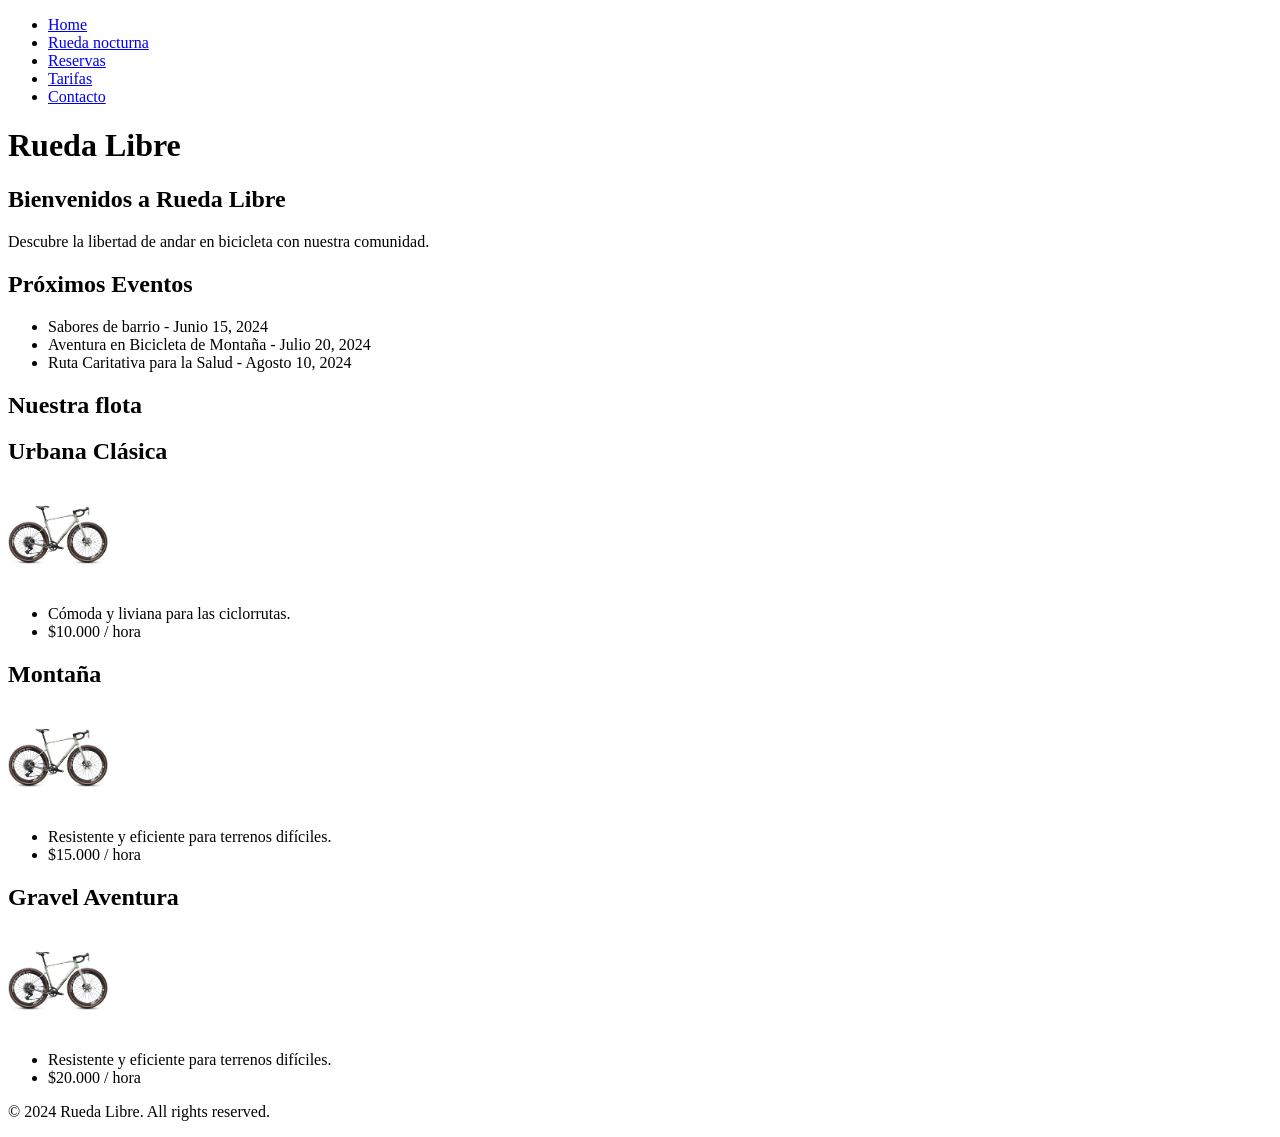
==== index.html @ 5dbd6735 "EDIT: index.html" ====
<!DOCTYPE html>
<html lang="en">

<head>
    <meta charset="UTF-8">
    <meta name="viewport" content="width=device-width, initial-scale=1.0">
    <title>Document</title>
</head>

<body>
    <header>
        <nav>
            <ul>
                <li><a href="#home">Home</a></li>
                <li><a href="#events">Rueda nocturna</a></li>
                <li><a href="#events">Reservas</a></li>
                <li><a href="#about">Tarifas</a></li>
                <li><a href="#contact">Contacto</a></li>
            </ul>
        </nav>
        <h1>Rueda Libre</h1>
    </header>
    <main>
        <section>
            <h2>Bienvenidos a Rueda Libre</h2>
            <p>Descubre la libertad de andar en bicicleta con nuestra comunidad.</p>
        </section>

        <section>
            <h2>Próximos Eventos</h2>
            <ul>
                <li>Sabores de barrio - Junio 15, 2024</li>
                <li>Aventura en Bicicleta de Montaña - Julio 20, 2024</li>
                <li>Ruta Caritativa para la Salud - Agosto 10, 2024</li>
            </ul>
        </section>
        <section>
            <h2>Nuestra flota</h2>
            <article>
                <h2>Urbana Clásica</h2>
                <div>
                    <img width="100" height="100" src="./img/gravel.jpg" alt="Gravel Aventura">
                </div>
                <ul>
                    <li>Cómoda y liviana para las ciclorrutas.</li>
                    <li>$10.000 / hora</li>
                </ul>
            </article>
            <article>
                <h2>Montaña</h2>
                <div>
                    <img width="100" height="100" src="./img/gravel.jpg" alt="Gravel Aventura">
                </div>
                <ul>
                    <li>Resistente y eficiente para terrenos difíciles.</li>
                    <li>$15.000 / hora</li>
                </ul>
            </article>
            <article>
                <h2>Gravel Aventura</h2>
                <div>
                    <img width="100" height="100" src="./img/gravel.jpg" alt="Gravel Aventura">
                </div>
                <ul>
                    <li>Resistente y eficiente para terrenos difíciles.</li>
                    <li>$20.000 / hora</li>
                </ul>
            </article>
        </section>
    </main>
    <footer>
        <p>© 2024 Rueda Libre. All rights reserved.</p>
    </footer>
</body>

</html>
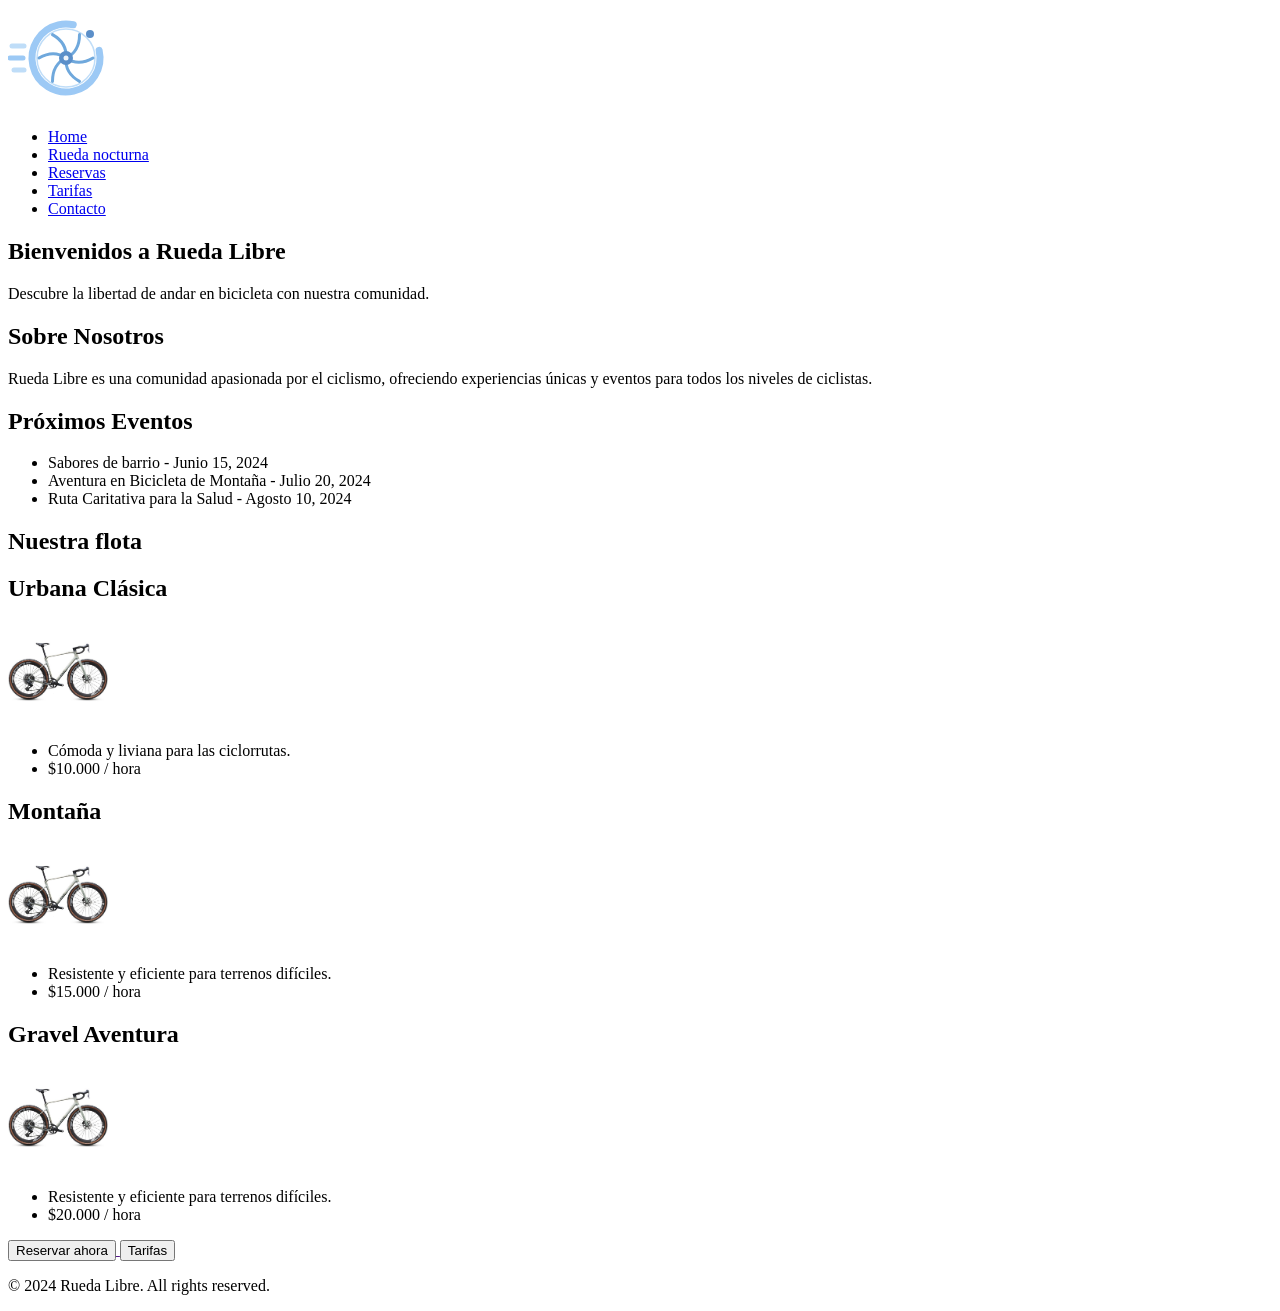
==== commit f3632c74: "ADD: Logo.svg and img cards added on index.html files." ====
--- a/index.html
+++ b/index.html
@@ -9,6 +9,10 @@
 
 <body>
     <header>
+        <a href="index.html" class="logo">
+            <img src="./img/rueda-libre-isotipo.svg" alt="Logo de Rueda Libre" width="100" height="100">
+        </a>
+
         <nav>
             <ul>
                 <li><a href="#home">Home</a></li>
@@ -18,14 +22,17 @@
                 <li><a href="#contact">Contacto</a></li>
             </ul>
         </nav>
-        <h1>Rueda Libre</h1>
     </header>
     <main>
         <section>
             <h2>Bienvenidos a Rueda Libre</h2>
             <p>Descubre la libertad de andar en bicicleta con nuestra comunidad.</p>
         </section>
-
+        <section>
+            <h2>Sobre Nosotros</h2>
+            <p>Rueda Libre es una comunidad apasionada por el ciclismo, ofreciendo experiencias únicas y eventos para
+                todos los niveles de ciclistas.</p>
+        </section>
         <section>
             <h2>Próximos Eventos</h2>
             <ul>
@@ -66,6 +73,16 @@
                     <li>$20.000 / hora</li>
                 </ul>
             </article>
+            <a href="">
+                <button>
+                    Reservar ahora
+                </button>
+            </a>
+            <a href="">
+                <button>
+                    Tarifas
+                </button>
+            </a>
         </section>
     </main>
     <footer>
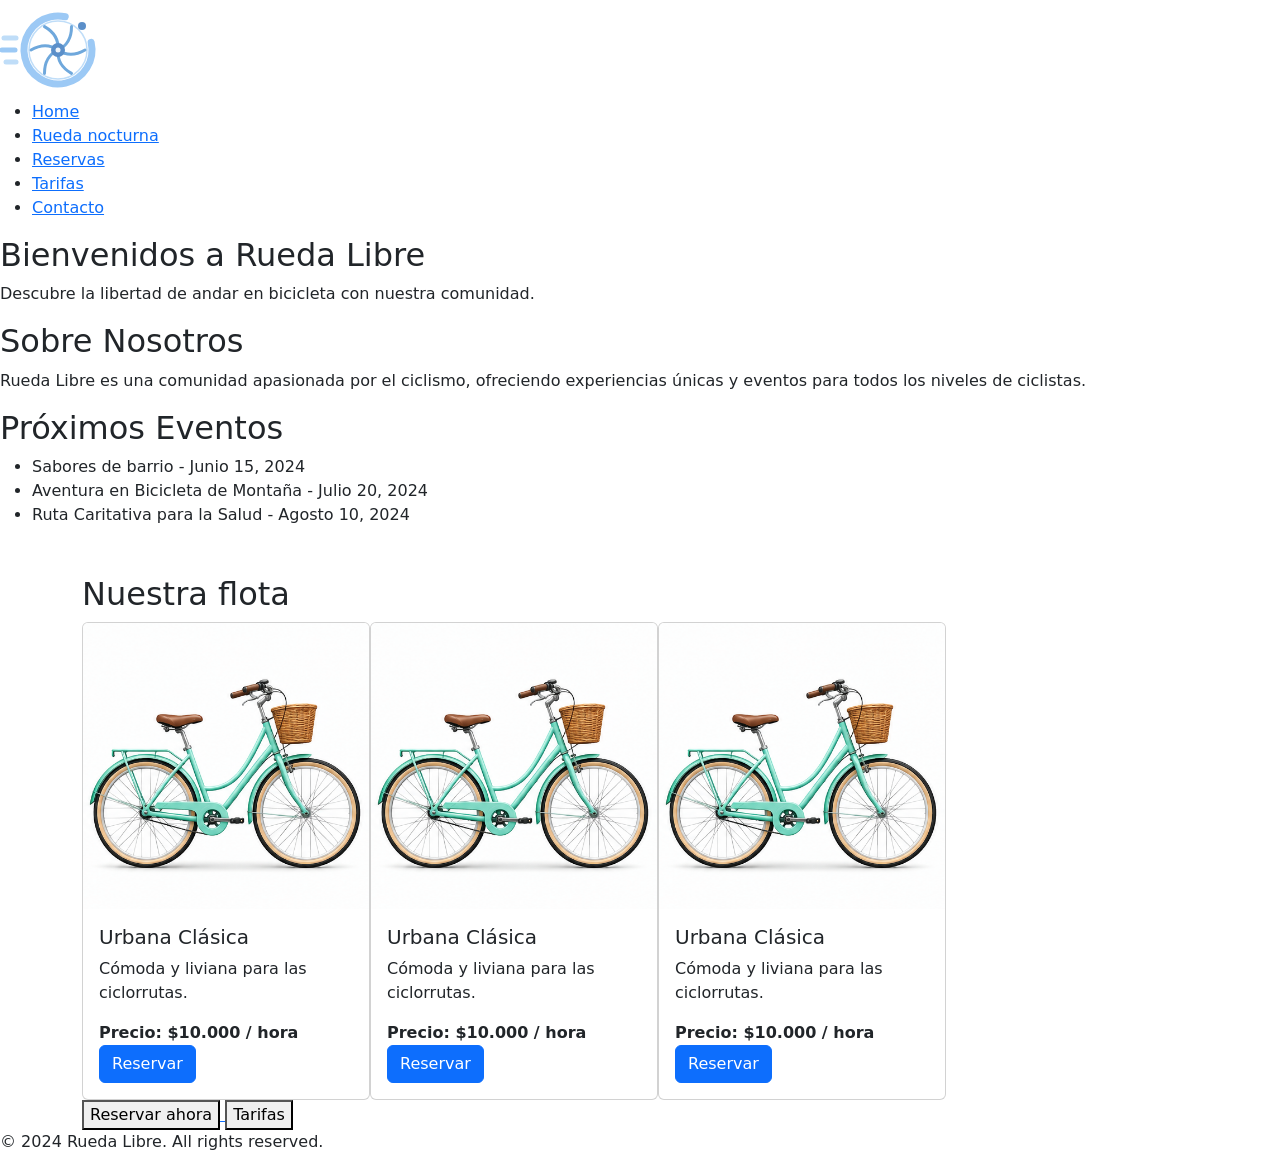
==== commit 6c630095: "INIT: boostrap on index.html" ====
--- a/index.html
+++ b/index.html
@@ -1,93 +1,99 @@
-<!DOCTYPE html>
-<html lang="en">
-
-<head>
-    <meta charset="UTF-8">
-    <meta name="viewport" content="width=device-width, initial-scale=1.0">
-    <title>Document</title>
-</head>
-
-<body>
-    <header>
-        <a href="index.html" class="logo">
-            <img src="./img/rueda-libre-isotipo.svg" alt="Logo de Rueda Libre" width="100" height="100">
-        </a>
-
-        <nav>
-            <ul>
-                <li><a href="#home">Home</a></li>
-                <li><a href="#events">Rueda nocturna</a></li>
-                <li><a href="#events">Reservas</a></li>
-                <li><a href="#about">Tarifas</a></li>
-                <li><a href="#contact">Contacto</a></li>
-            </ul>
-        </nav>
-    </header>
-    <main>
-        <section>
-            <h2>Bienvenidos a Rueda Libre</h2>
-            <p>Descubre la libertad de andar en bicicleta con nuestra comunidad.</p>
-        </section>
-        <section>
-            <h2>Sobre Nosotros</h2>
-            <p>Rueda Libre es una comunidad apasionada por el ciclismo, ofreciendo experiencias únicas y eventos para
-                todos los niveles de ciclistas.</p>
-        </section>
-        <section>
-            <h2>Próximos Eventos</h2>
-            <ul>
-                <li>Sabores de barrio - Junio 15, 2024</li>
-                <li>Aventura en Bicicleta de Montaña - Julio 20, 2024</li>
-                <li>Ruta Caritativa para la Salud - Agosto 10, 2024</li>
-            </ul>
-        </section>
-        <section>
-            <h2>Nuestra flota</h2>
-            <article>
-                <h2>Urbana Clásica</h2>
-                <div>
-                    <img width="100" height="100" src="./img/gravel.jpg" alt="Gravel Aventura">
-                </div>
-                <ul>
-                    <li>Cómoda y liviana para las ciclorrutas.</li>
-                    <li>$10.000 / hora</li>
-                </ul>
-            </article>
-            <article>
-                <h2>Montaña</h2>
-                <div>
-                    <img width="100" height="100" src="./img/gravel.jpg" alt="Gravel Aventura">
-                </div>
-                <ul>
-                    <li>Resistente y eficiente para terrenos difíciles.</li>
-                    <li>$15.000 / hora</li>
-                </ul>
-            </article>
-            <article>
-                <h2>Gravel Aventura</h2>
-                <div>
-                    <img width="100" height="100" src="./img/gravel.jpg" alt="Gravel Aventura">
-                </div>
-                <ul>
-                    <li>Resistente y eficiente para terrenos difíciles.</li>
-                    <li>$20.000 / hora</li>
-                </ul>
-            </article>
-            <a href="">
-                <button>
-                    Reservar ahora
-                </button>
-            </a>
-            <a href="">
-                <button>
-                    Tarifas
-                </button>
-            </a>
-        </section>
-    </main>
-    <footer>
-        <p>© 2024 Rueda Libre. All rights reserved.</p>
-    </footer>
-</body>
-
+<!DOCTYPE html>
+<html lang="en">
+
+<head>
+    <meta charset="UTF-8">
+    <meta name="viewport" content="width=device-width, initial-scale=1.0">
+    <title>Rueda Libre</title>
+    <link href="https://cdn.jsdelivr.net/npm/bootstrap@5.3.9/dist/css/bootstrap.min.css" rel="stylesheet"
+        integrity="sha384-yEPZ7jP9S0QKiUQ0m3jjsO4ProIW7wvR9gXkI7JOGa2XVsw53Yke2bsdkBbjmmiX" crossorigin="anonymous">
+    <script src="https://cdn.jsdelivr.net/npm/bootstrap@5.3.9/dist/js/bootstrap.bundle.min.js"
+        integrity="sha384-WyOxWvTyr1QaMPfiPJSv76iReVthorl5uWlFtZPyK0IEB0hGzo9y5Bp9mYanr8Bu" crossorigin="anonymous"
+        defer></script>
+    <link rel="stylesheet" href="styles.css">
+</head>
+
+<body>
+    <header>
+        <a href="index.html" class="logo">
+            <img src="./img/rueda-libre-isotipo.svg" alt="Logo de Rueda Libre" width="100" height="100">
+        </a>
+
+        <nav>
+            <ul>
+                <li><a href="#home">Home</a></li>
+                <li><a href="#events">Rueda nocturna</a></li>
+                <li><a href="#events">Reservas</a></li>
+                <li><a href="#about">Tarifas</a></li>
+                <li><a href="#contact">Contacto</a></li>
+            </ul>
+        </nav>
+    </header>
+    <main>
+        <section>
+            <h2>Bienvenidos a Rueda Libre</h2>
+            <p>Descubre la libertad de andar en bicicleta con nuestra comunidad.</p>
+        </section>
+        <section>
+            <h2>Sobre Nosotros</h2>
+            <p>Rueda Libre es una comunidad apasionada por el ciclismo, ofreciendo experiencias únicas y eventos para
+                todos los niveles de ciclistas.</p>
+        </section>
+        <section>
+            <h2>Próximos Eventos</h2>
+            <ul>
+                <li>Sabores de barrio - Junio 15, 2024</li>
+                <li>Aventura en Bicicleta de Montaña - Julio 20, 2024</li>
+                <li>Ruta Caritativa para la Salud - Agosto 10, 2024</li>
+            </ul>
+        </section>
+        <section class="container mt-5 gap-2 grid-cols-1 sm:grid-cols-2 md:grid-cols-3 lg:grid-cols-4">
+            <h2>Nuestra flota</h2>
+            <section class="d-flex direction-row">
+                <div class="card" style="width: 18rem;">
+                    <img src="./img/03_bicicleta_urbana.png" class="card-img-top" alt="Urbana Clásica">
+                    <div class="card-body">
+                        <h5 class="card-title">Urbana Clásica</h5>
+                        <p class="card-text">Cómoda y liviana para las ciclorrutas.</p>
+                        <strong>Precio: $10.000 / hora</strong>
+                        <a href="#" class="btn btn-primary">Reservar</a>
+                    </div>
+                </div>
+                <div class="card" style="width: 18rem;">
+                    <img src="./img/03_bicicleta_urbana.png" class="card-img-top" alt="Urbana Clásica">
+                    <div class="card-body">
+                        <h5 class="card-title">Urbana Clásica</h5>
+                        <p class="card-text">Cómoda y liviana para las ciclorrutas.</p>
+                        <strong>Precio: $10.000 / hora</strong>
+                        <a href="#" class="btn btn-primary">Reservar</a>
+                    </div>
+                </div>
+                <div class="card" style="width: 18rem;">
+                    <img src="./img/03_bicicleta_urbana.png" class="card-img-top" alt="Urbana Clásica">
+                    <div class="card-body">
+                        <h5 class="card-title">Urbana Clásica</h5>
+                        <p class="card-text">Cómoda y liviana para las ciclorrutas.</p>
+                        <strong>Precio: $10.000 / hora</strong>
+                        <a href="#" class="btn btn-primary">Reservar</a>
+                    </div>
+                </div>
+            </section>
+
+            <a href="">
+                <button>
+                    Reservar ahora
+                </button>
+            </a>
+            <a href="">
+                <button>
+                    Tarifas
+                </button>
+            </a>
+        </section>
+    </main>
+    <footer>
+        <p>© 2024 Rueda Libre. All rights reserved.</p>
+    </footer>
+</body>
+
 </html>
--- a/styles.css
+++ b/styles.css
@@ -0,0 +1,41 @@
+:root{
+    /* Primary */
+    --primary: #8ECAE6;
+    --primary-light: #BDE0FE;
+    --primary-dark: #6096BA;
+
+    /* Secondary */
+    --secondary: #A2D2FF;
+    --secondary-light: #DCEEFF;
+
+    /* Backgrounds */
+    --background: #F4F9FD;
+    --surface: #FFFFFF;
+    --surface-secondary: #EAF4FB;
+
+    /* Text */
+    --text-primary: #253746;
+    --text-secondary: #607D8B;
+    --text-muted: #90A4AE;
+
+    /* Borders */
+    --border: #D6E6F0;
+    --border-focus: #8ECAE6;
+
+    /* States */
+    --success: #81CDB5;
+    --warning: #F6D58A;
+    --danger: #EFA5A5;
+    --info: #8ECAE6;
+
+    /* Shadows */
+    --shadow-sm: 0 2px 8px rgba(96, 150, 186, 0.08);
+    --shadow-md: 0 4px 16px rgba(96, 150, 186, 0.12);
+
+    /* Radius */
+    --radius-sm: 6px;
+    --radius-md: 12px;
+    --radius-lg: 18px;
+    --radius-full: 999px;
+
+}
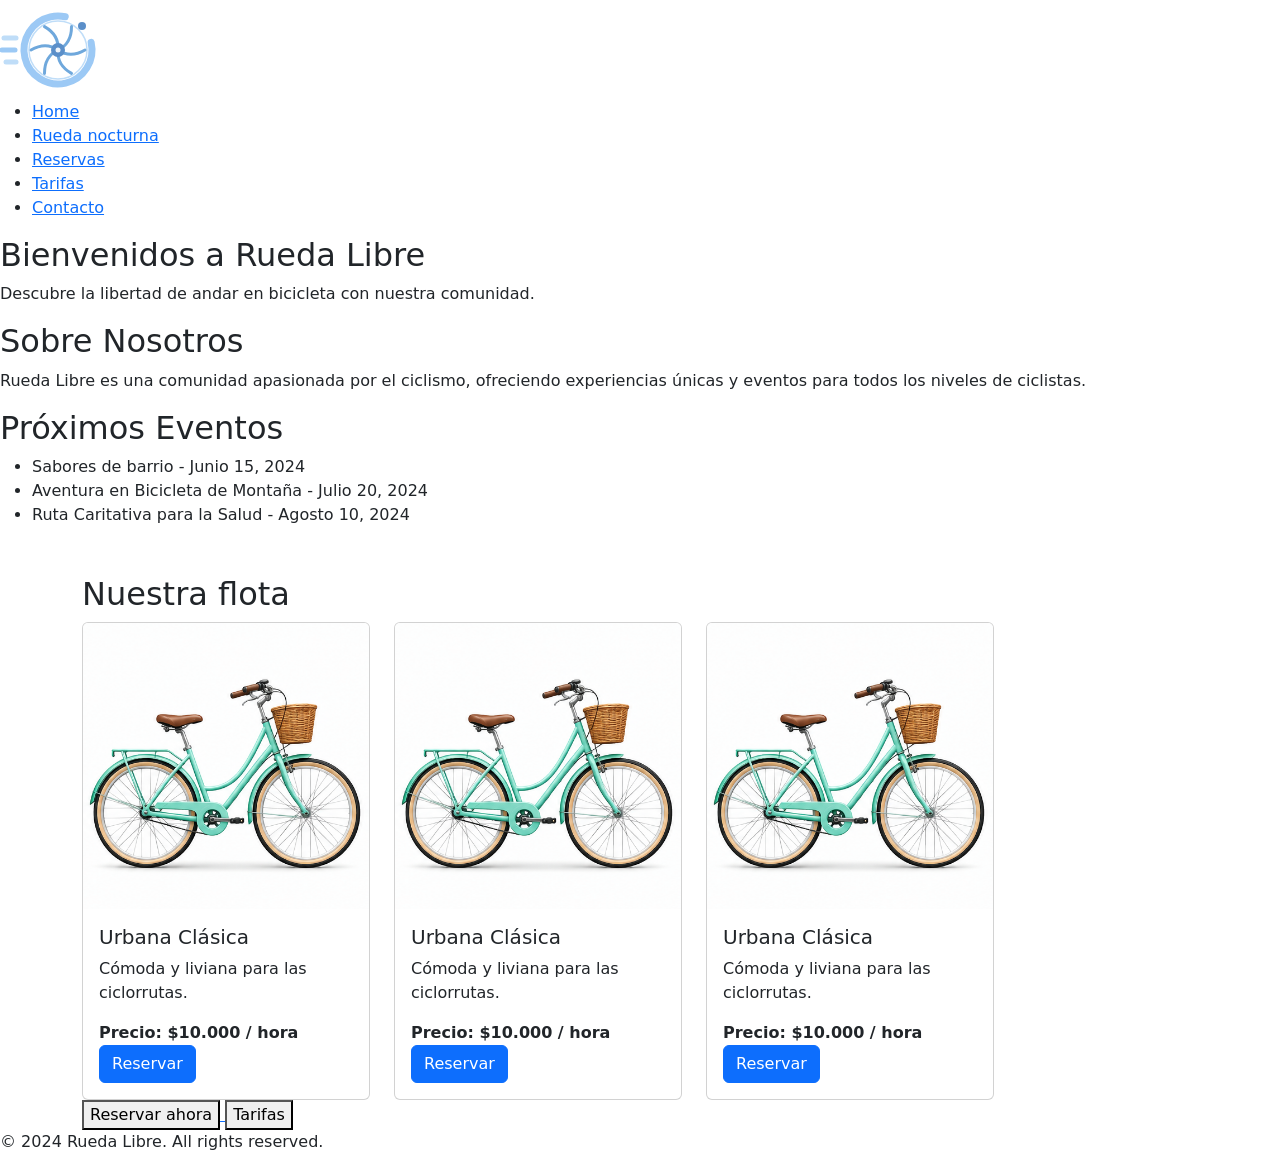
==== commit af049c9a: "ADD: boostrap components on fleet cards from index.html" ====
--- a/index.html
+++ b/index.html
@@ -47,9 +47,9 @@
                 <li>Ruta Caritativa para la Salud - Agosto 10, 2024</li>
             </ul>
         </section>
-        <section class="container mt-5 gap-2 grid-cols-1 sm:grid-cols-2 md:grid-cols-3 lg:grid-cols-4">
+        <section class="container mt-5 gap-2 ">
             <h2>Nuestra flota</h2>
-            <section class="d-flex direction-row">
+            <section class="d-flex direction-row gap-4 flex-wrap">
                 <div class="card" style="width: 18rem;">
                     <img src="./img/03_bicicleta_urbana.png" class="card-img-top" alt="Urbana Clásica">
                     <div class="card-body">
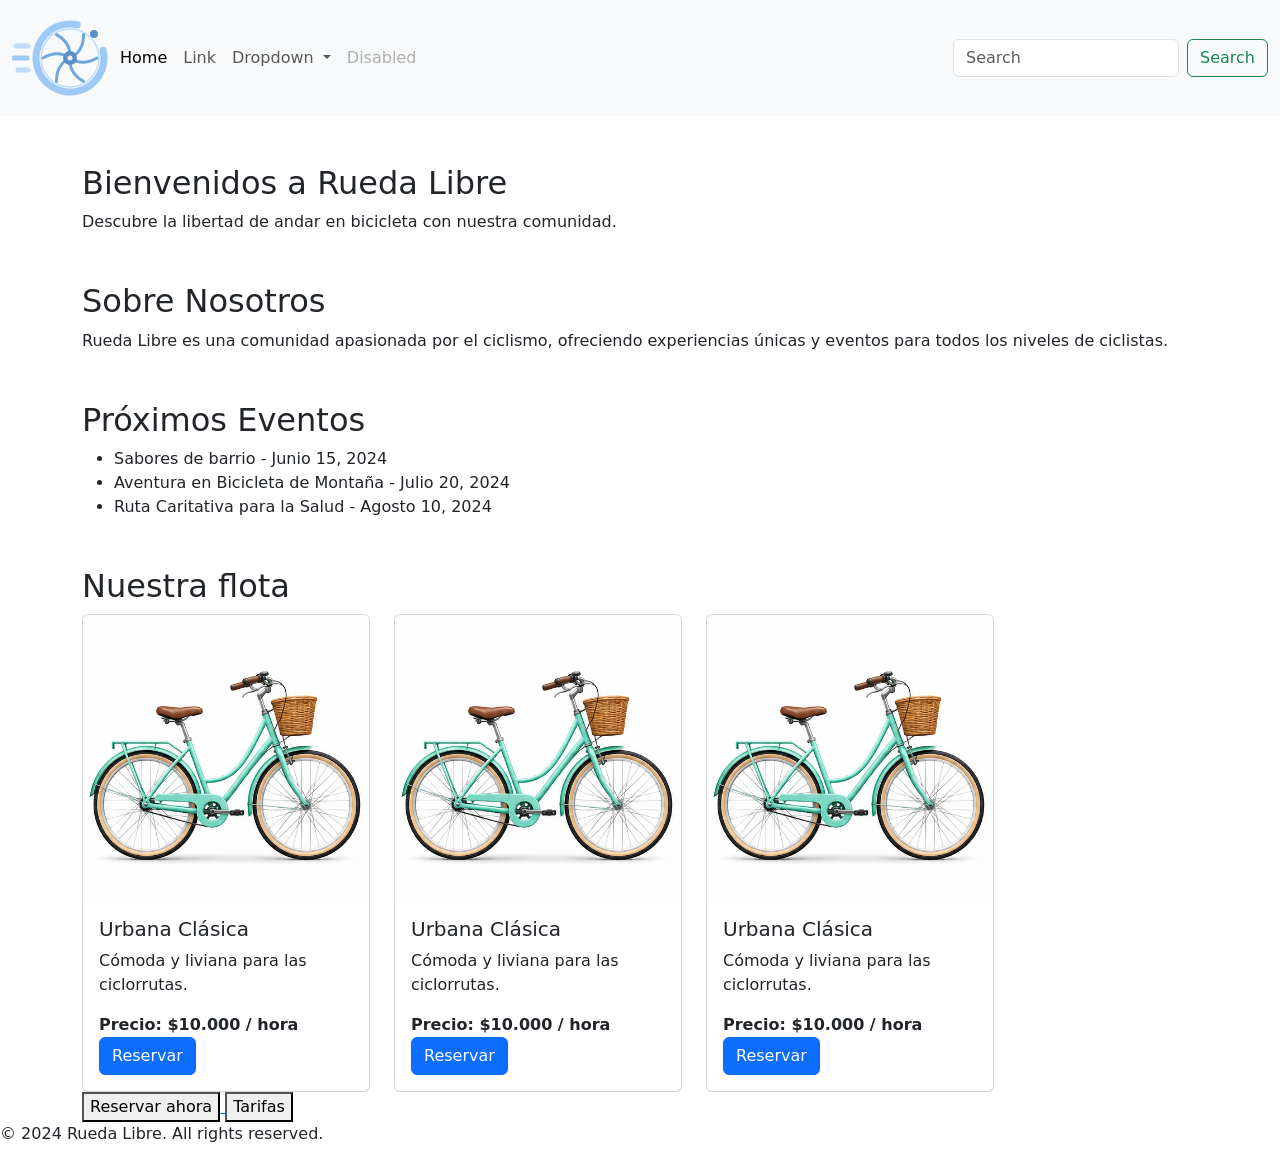
==== commit 1a2918c9: "ADD: Navbar component added on index.html" ====
--- a/index.html
+++ b/index.html
@@ -14,32 +14,64 @@
 </head>
 
 <body>
-    <header>
-        <a href="index.html" class="logo">
-            <img src="./img/rueda-libre-isotipo.svg" alt="Logo de Rueda Libre" width="100" height="100">
-        </a>
+    <header class="sticky-top">
 
-        <nav>
-            <ul>
-                <li><a href="#home">Home</a></li>
-                <li><a href="#events">Rueda nocturna</a></li>
-                <li><a href="#events">Reservas</a></li>
-                <li><a href="#about">Tarifas</a></li>
-                <li><a href="#contact">Contacto</a></li>
-            </ul>
+
+        <nav class="navbar  navbar-expand-lg bg-body-tertiary">
+            <div class="container-fluid">
+                <a href="index.html" class="logo">
+                    <img src="./img/rueda-libre-isotipo.svg" alt="Logo de Rueda Libre" width="100" height="100">
+                </a>
+                <button class="navbar-toggler" type="button" data-bs-toggle="collapse"
+                    data-bs-target="#navbarSupportedContent" aria-controls="navbarSupportedContent"
+                    aria-expanded="false" aria-label="Toggle navigation">
+                    <span class="navbar-toggler-icon"></span>
+                </button>
+                <div class="collapse navbar-collapse" id="navbarSupportedContent">
+                    <ul class="navbar-nav me-auto mb-2 mb-lg-0">
+                        <li class="nav-item">
+                            <a class="nav-link active" aria-current="page" href="#">Home</a>
+                        </li>
+                        <li class="nav-item">
+                            <a class="nav-link" href="#">Link</a>
+                        </li>
+                        <li class="nav-item dropdown">
+                            <a class="nav-link dropdown-toggle" href="#" role="button" data-bs-toggle="dropdown"
+                                aria-expanded="false">
+                                Dropdown
+                            </a>
+                            <ul class="dropdown-menu">
+                                <li><a class="dropdown-item" href="#">Action</a></li>
+                                <li><a class="dropdown-item" href="#">Another action</a></li>
+                                <li>
+                                    <hr class="dropdown-divider">
+                                </li>
+                                <li><a class="dropdown-item" href="#">Something else here</a></li>
+                            </ul>
+                        </li>
+                        <li class="nav-item">
+                            <a class="nav-link disabled" aria-disabled="true">Disabled</a>
+                        </li>
+                    </ul>
+                    <form class="d-flex" role="search">
+                        <input class="form-control me-2" type="search" placeholder="Search" aria-label="Search" />
+                        <button class="btn btn-outline-success" type="submit">Search</button>
+                    </form>
+                </div>
+            </div>
         </nav>
     </header>
     <main>
-        <section>
+        <section class="container mt-5 gap-2 ">
             <h2>Bienvenidos a Rueda Libre</h2>
             <p>Descubre la libertad de andar en bicicleta con nuestra comunidad.</p>
         </section>
-        <section>
+        <section class="container mt-5 gap-2 ">
             <h2>Sobre Nosotros</h2>
             <p>Rueda Libre es una comunidad apasionada por el ciclismo, ofreciendo experiencias únicas y eventos para
                 todos los niveles de ciclistas.</p>
         </section>
-        <section>
+        <section class="container mt-5 gap-2 ">
             <h2>Próximos Eventos</h2>
             <ul>
                 <li>Sabores de barrio - Junio 15, 2024</li>
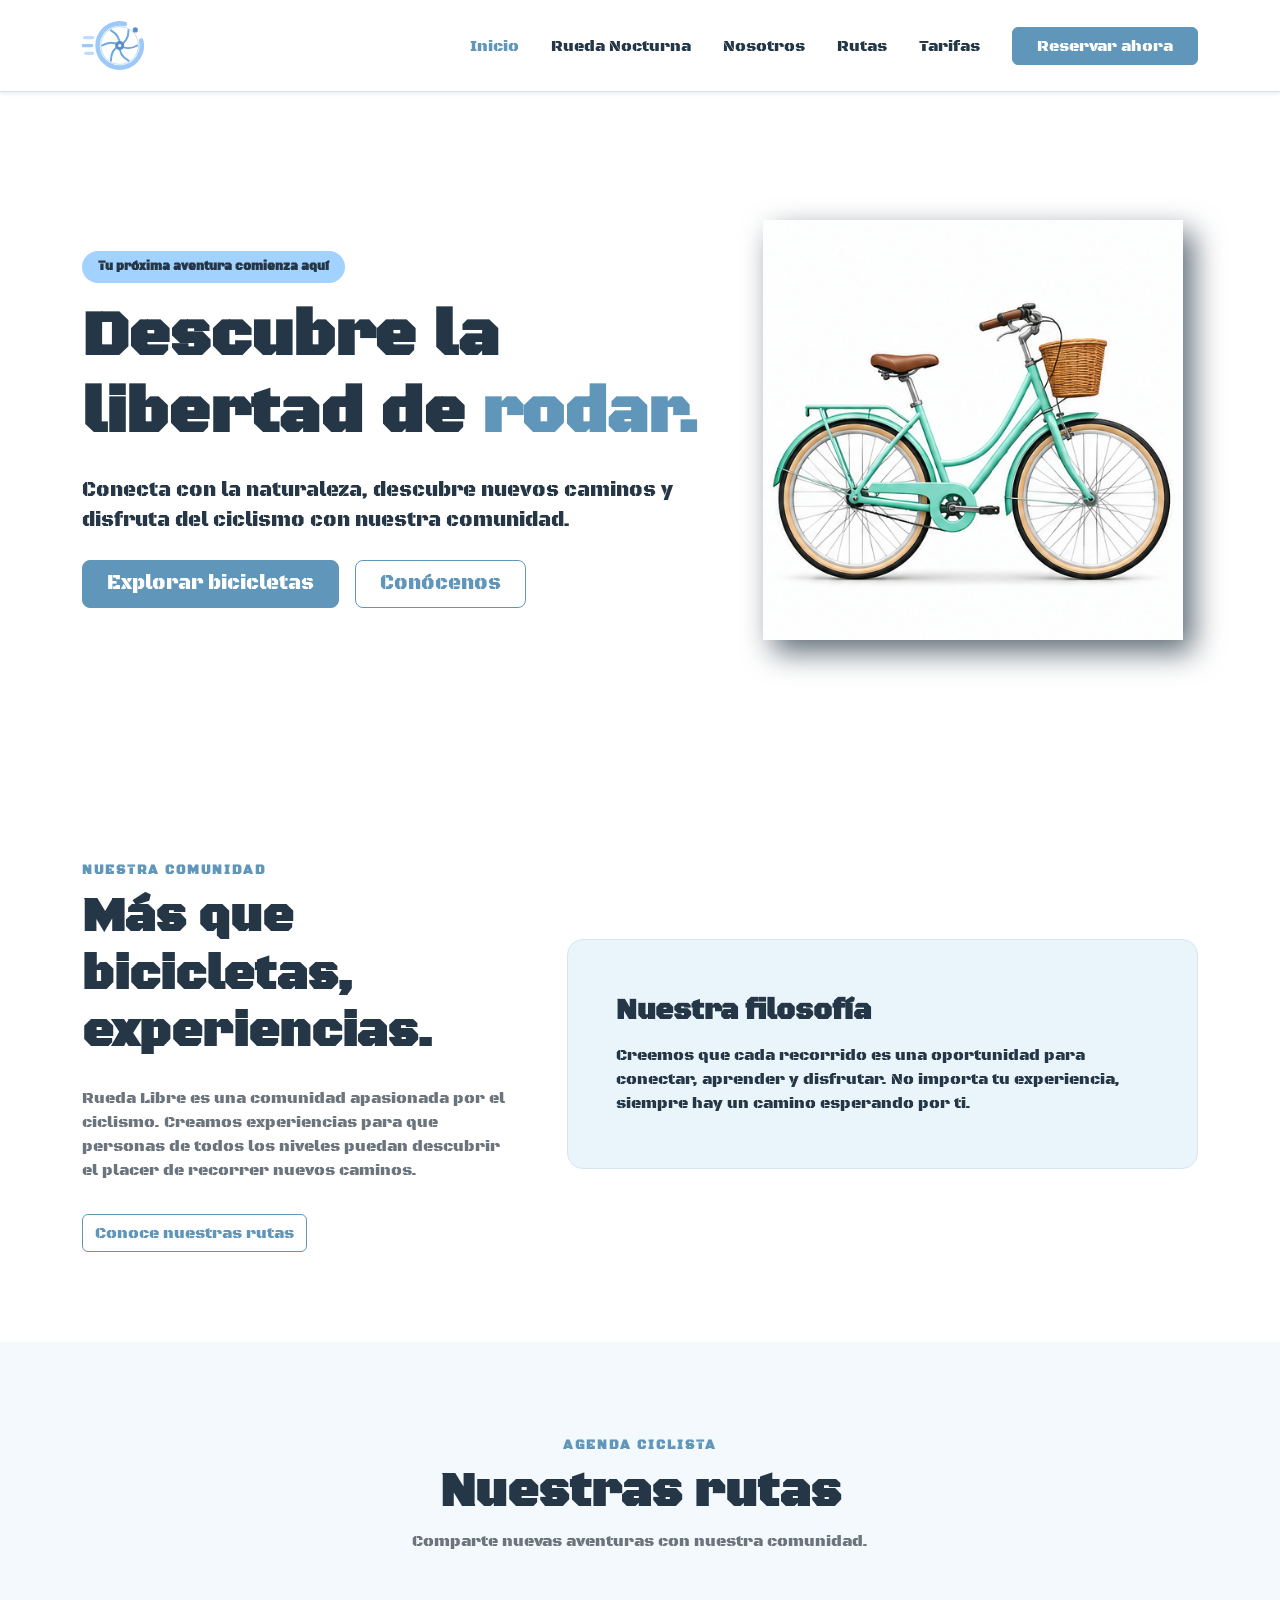
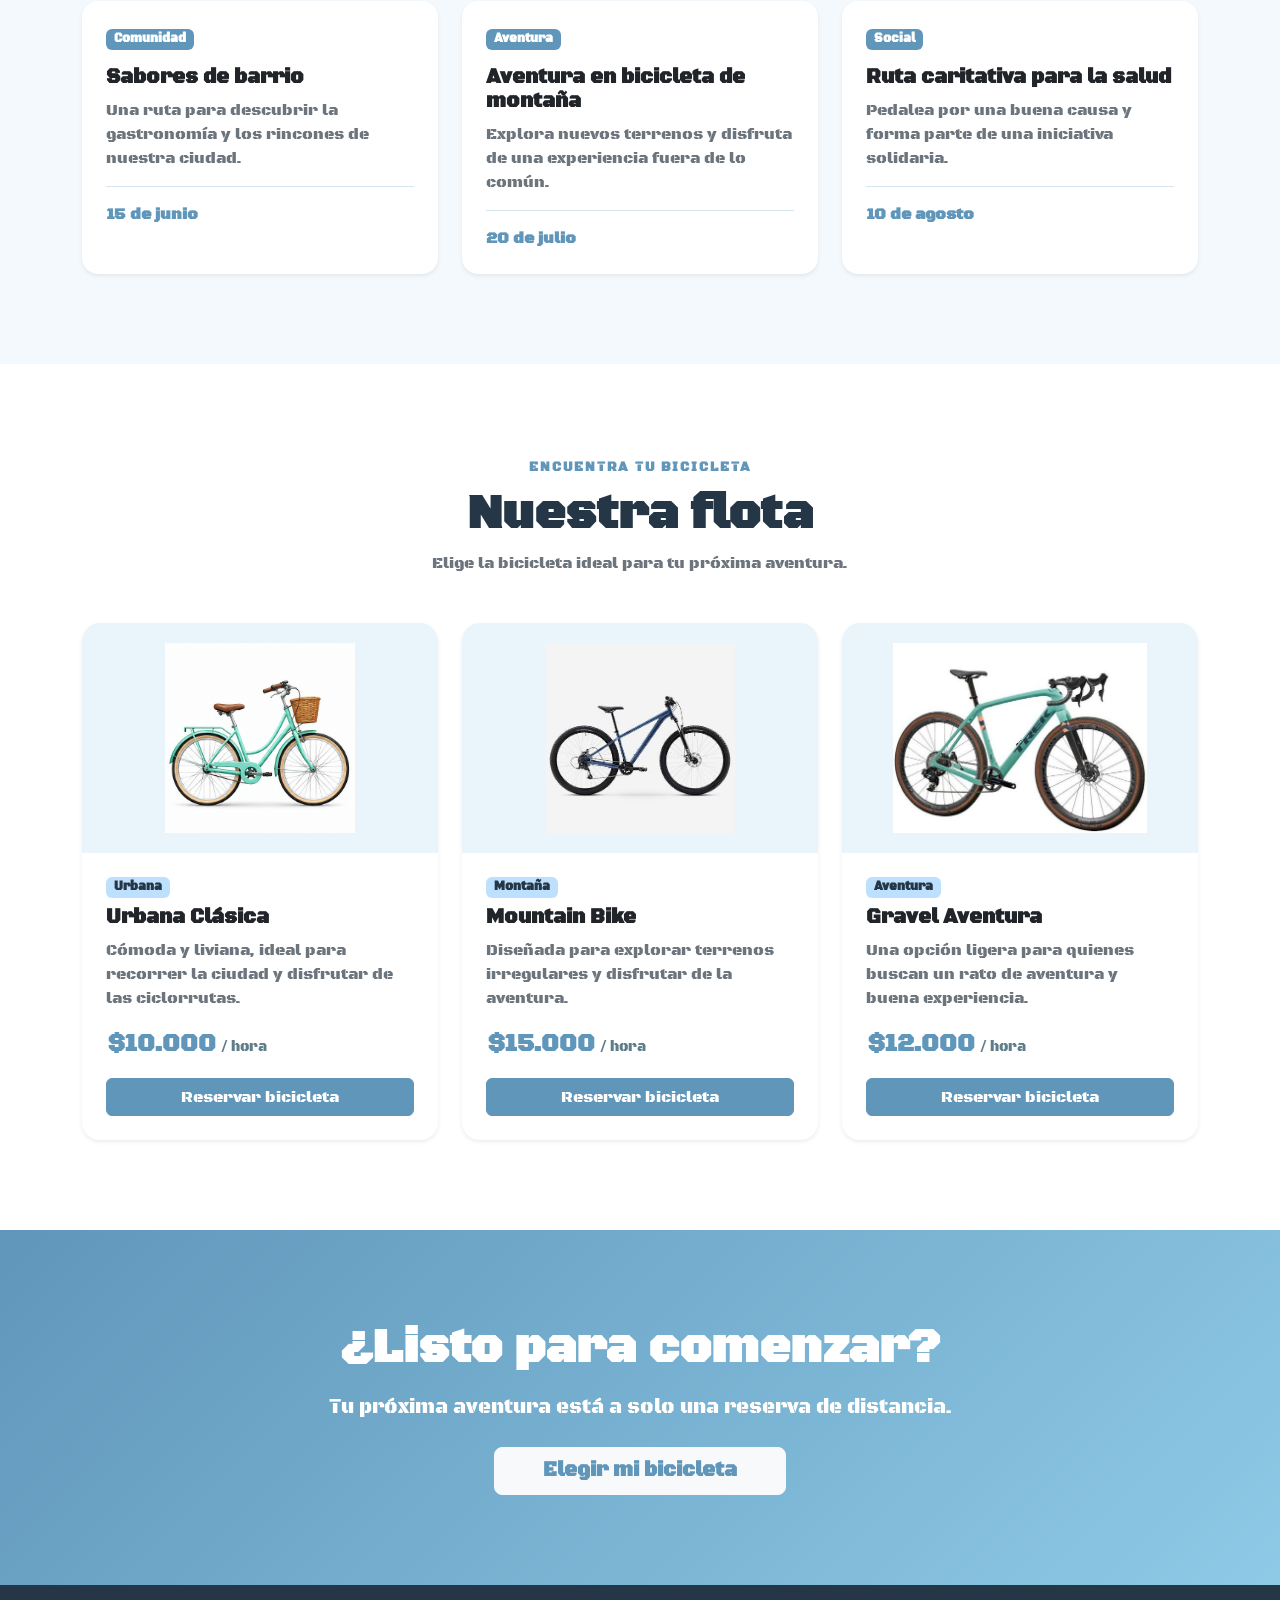
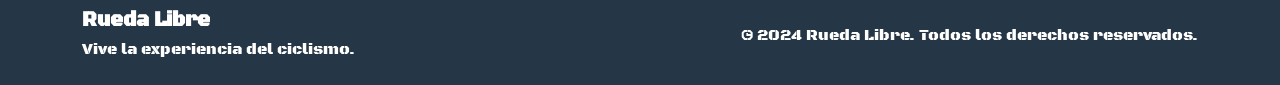
==== commit 5f7c85fa: "EDIT: styles.css and index.html (components consistency)" ====
--- a/index.html
+++ b/index.html
@@ -1,130 +1,420 @@
 <!DOCTYPE html>
-<html lang="en">
+<html lang="es">
 
 <head>
     <meta charset="UTF-8">
     <meta name="viewport" content="width=device-width, initial-scale=1.0">
-    <title>Rueda Libre</title>
-    <link href="https://cdn.jsdelivr.net/npm/bootstrap@5.3.9/dist/css/bootstrap.min.css" rel="stylesheet"
-        integrity="sha384-yEPZ7jP9S0QKiUQ0m3jjsO4ProIW7wvR9gXkI7JOGa2XVsw53Yke2bsdkBbjmmiX" crossorigin="anonymous">
-    <script src="https://cdn.jsdelivr.net/npm/bootstrap@5.3.9/dist/js/bootstrap.bundle.min.js"
-        integrity="sha384-WyOxWvTyr1QaMPfiPJSv76iReVthorl5uWlFtZPyK0IEB0hGzo9y5Bp9mYanr8Bu" crossorigin="anonymous"
-        defer></script>
+
+    <meta name="description"
+        content="Rueda Libre: descubre nuevas rutas y disfruta del ciclismo con nuestra comunidad.">
+
+    <title>Rueda Libre | Vive el ciclismo</title>
+    <link rel="preconnect" href="https://fonts.googleapis.com">
+    <link rel="preconnect" href="https://fonts.gstatic.com" crossorigin>
+    <link href="https://fonts.googleapis.com/css2?family=Black+Ops+One&display=swap" rel="stylesheet">
+
+    <link href="https://cdn.jsdelivr.net/npm/bootstrap@5.3.9/dist/css/bootstrap.min.css" rel="stylesheet">
+    <script src="https://cdn.jsdelivr.net/npm/bootstrap@5.3.9/dist/js/bootstrap.bundle.min.js" defer></script>
     <link rel="stylesheet" href="styles.css">
 </head>
 
 <body>
     <header class="sticky-top">
-
-
-        <nav class="navbar  navbar-expand-lg bg-body-tertiary">
-            <div class="container-fluid">
-                <a href="index.html" class="logo">
-                    <img src="./img/rueda-libre-isotipo.svg" alt="Logo de Rueda Libre" width="100" height="100">
+        <nav class="navbar navbar-expand-lg navbar-light bg-white shadow-sm py-2">
+            <div class="container">
+
+                <a class="navbar-brand" href="index.html">
+                    <img src="./img/rueda-libre-isotipo.svg" alt="Rueda Libre" width="65" height="65">
                 </a>
-                <button class="navbar-toggler" type="button" data-bs-toggle="collapse"
-                    data-bs-target="#navbarSupportedContent" aria-controls="navbarSupportedContent"
-                    aria-expanded="false" aria-label="Toggle navigation">
+
+                <button class="navbar-toggler" type="button" data-bs-toggle="collapse" data-bs-target="#navbarContent"
+                    aria-controls="navbarContent" aria-expanded="false" aria-label="Abrir navegación">
                     <span class="navbar-toggler-icon"></span>
                 </button>
-                <div class="collapse navbar-collapse" id="navbarSupportedContent">
-                    <ul class="navbar-nav me-auto mb-2 mb-lg-0">
+
+                <div class="collapse navbar-collapse" id="navbarContent">
+
+                    <ul class="navbar-nav ms-auto align-items-lg-center gap-lg-3">
+
                         <li class="nav-item">
-                            <a class="nav-link active" aria-current="page" href="#">Home</a>
-                        </li>
+                            <a class="nav-link active" href="#inicio">Inicio</a>
+                        </li>
+
                         <li class="nav-item">
-                            <a class="nav-link" href="#">Link</a>
-                        </li>
-                        <li class="nav-item dropdown">
-                            <a class="nav-link dropdown-toggle" href="#" role="button" data-bs-toggle="dropdown"
-                                aria-expanded="false">
-                                Dropdown
+                            <a class="nav-link" href="./RuedaLibre_Nocturna_Tailwind/RuedaNocturna.html">
+                                Rueda Nocturna
                             </a>
-                            <ul class="dropdown-menu">
-                                <li><a class="dropdown-item" href="#">Action</a></li>
-                                <li><a class="dropdown-item" href="#">Another action</a></li>
-                                <li>
-                                    <hr class="dropdown-divider">
-                                </li>
-                                <li><a class="dropdown-item" href="#">Something else here</a></li>
-                            </ul>
-                        </li>
+                        </li>
+
                         <li class="nav-item">
-                            <a class="nav-link disabled" aria-disabled="true">Disabled</a>
-                        </li>
+                            <a class="nav-link" href="#nosotros">Nosotros</a>
+                        </li>
+
+                        <li class="nav-item">
+                            <a class="nav-link" href="#rutas">Rutas</a>
+                        </li>
+
+                        <li class="nav-item">
+                            <a class="nav-link" href="#tarifas">Tarifas</a>
+                        </li>
+
+                        <li class="nav-item ms-lg-2">
+                            <a class="btn btn-primary px-4" href="#reservas">
+                                Reservar ahora
+                            </a>
+                        </li>
+
                     </ul>
-                    <form class="d-flex" role="search">
-                        <input class="form-control me-2" type="search" placeholder="Search" aria-label="Search" />
-                        <button class="btn btn-outline-success" type="submit">Search</button>
-                    </form>
                 </div>
             </div>
         </nav>
     </header>
+
+
     <main>
-        <section class="container mt-5 gap-2 ">
-            <h2>Bienvenidos a Rueda Libre</h2>
-            <p>Descubre la libertad de andar en bicicleta con nuestra comunidad.</p>
+        <section id="inicio" class="hero">
+            <div class="container">
+                <div class="row align-items-center min-vh-75">
+
+                    <div class="col-lg-7 text-center text-lg-start">
+
+                        <span class="badge hero-badge mb-3">
+                            Tu próxima aventura comienza aquí
+                        </span>
+
+                        <h1 class="display-3 fw-bold mb-4">
+                            Descubre la libertad de
+                            <span class="text-primary">rodar.</span>
+                        </h1>
+
+                        <p class="lead mb-4">
+                            Conecta con la naturaleza, descubre nuevos caminos
+                            y disfruta del ciclismo con nuestra comunidad.
+                        </p>
+
+                        <div class="d-flex flex-wrap justify-content-center justify-content-lg-start gap-3">
+
+                            <a href="#tarifas" class="btn btn-primary btn-lg px-4">
+                                Explorar bicicletas
+                            </a>
+
+                            <a href="#nosotros" class="btn btn-outline-primary btn-lg px-4">
+                                Conócenos
+                            </a>
+
+                        </div>
+                    </div>
+
+                    <div class="col-lg-5 mt-5 mt-lg-0">
+                        <img src="./img/03_bicicleta_urbana.png" class="img-fluid hero-image"
+                            alt="Bicicleta de Rueda Libre">
+                    </div>
+
+                </div>
+            </div>
         </section>
-        <section class="container mt-5 gap-2 ">
-            <h2>Sobre Nosotros</h2>
-            <p>Rueda Libre es una comunidad apasionada por el ciclismo, ofreciendo experiencias únicas y eventos para
-                todos los niveles de ciclistas.</p>
+        <section id="nosotros" class="section-padding">
+            <div class="container">
+
+                <div class="row align-items-center g-5">
+
+                    <div class="col-lg-5">
+                        <span class="section-label">Nuestra comunidad</span>
+
+                        <h2 class="display-5 fw-bold mt-2 mb-4">
+                            Más que bicicletas, experiencias.
+                        </h2>
+
+                        <p class="text-secondary">
+                            Rueda Libre es una comunidad apasionada por el
+                            ciclismo. Creamos experiencias para que personas
+                            de todos los niveles puedan descubrir el placer
+                            de recorrer nuevos caminos.
+                        </p>
+
+                        <a href="#rutas" class="btn btn-outline-primary mt-3">
+                            Conoce nuestras rutas
+                        </a>
+                    </div>
+
+                    <div class="col-lg-7">
+                        <div class="about-card p-4 p-md-5 rounded-4">
+                            <h3 class="fw-bold mb-3">Nuestra filosofía</h3>
+
+                            <p class="mb-0">
+                                Creemos que cada recorrido es una oportunidad
+                                para conectar, aprender y disfrutar.
+                                No importa tu experiencia, siempre hay
+                                un camino esperando por ti.
+                            </p>
+                        </div>
+                    </div>
+
+                </div>
+            </div>
         </section>
-        <section class="container mt-5 gap-2 ">
-            <h2>Próximos Eventos</h2>
-            <ul>
-                <li>Sabores de barrio - Junio 15, 2024</li>
-                <li>Aventura en Bicicleta de Montaña - Julio 20, 2024</li>
-                <li>Ruta Caritativa para la Salud - Agosto 10, 2024</li>
-            </ul>
+
+        <section id="rutas" class="section-padding bg-section">
+            <div class="container">
+
+                <div class="text-center mb-5">
+                    <span class="section-label">Agenda ciclista</span>
+                    <h2 class="display-5 fw-bold mt-2">Nuestras rutas</h2>
+                    <p class="text-secondary">
+                        Comparte nuevas aventuras con nuestra comunidad.
+                    </p>
+                </div>
+
+                <div class="row g-4">
+
+                    <div class="col-md-6 col-lg-4">
+                        <article class="card event-card h-100 border-0 shadow-sm">
+                            <div class="card-body p-4">
+                                <span class="badge text-bg-primary mb-3">
+                                    Comunidad
+                                </span>
+
+                                <h5 class="card-title fw-bold">
+                                    Sabores de barrio
+                                </h5>
+
+                                <p class="card-text text-secondary">
+                                    Una ruta para descubrir la gastronomía
+                                    y los rincones de nuestra ciudad.
+                                </p>
+
+                                <div class="event-date">
+                                    15 de junio
+                                </div>
+                            </div>
+                        </article>
+                    </div>
+
+                    <div class="col-md-6 col-lg-4">
+                        <article class="card event-card h-100 border-0 shadow-sm">
+                            <div class="card-body p-4">
+                                <span class="badge text-bg-primary mb-3">
+                                    Aventura
+                                </span>
+
+                                <h5 class="card-title fw-bold">
+                                    Aventura en bicicleta de montaña
+                                </h5>
+
+                                <p class="card-text text-secondary">
+                                    Explora nuevos terrenos y disfruta
+                                    de una experiencia fuera de lo común.
+                                </p>
+
+                                <div class="event-date">
+                                    20 de julio
+                                </div>
+                            </div>
+                        </article>
+                    </div>
+
+                    <div class="col-md-6 col-lg-4">
+                        <article class="card event-card h-100 border-0 shadow-sm">
+                            <div class="card-body p-4">
+                                <span class="badge text-bg-primary mb-3">
+                                    Social
+                                </span>
+
+                                <h5 class="card-title fw-bold">
+                                    Ruta caritativa para la salud
+                                </h5>
+
+                                <p class="card-text text-secondary">
+                                    Pedalea por una buena causa y forma
+                                    parte de una iniciativa solidaria.
+                                </p>
+
+                                <div class="event-date">
+                                    10 de agosto
+                                </div>
+                            </div>
+                        </article>
+                    </div>
+
+                </div>
+            </div>
         </section>
-        <section class="container mt-5 gap-2 ">
-            <h2>Nuestra flota</h2>
-            <section class="d-flex direction-row gap-4 flex-wrap">
-                <div class="card" style="width: 18rem;">
-                    <img src="./img/03_bicicleta_urbana.png" class="card-img-top" alt="Urbana Clásica">
-                    <div class="card-body">
-                        <h5 class="card-title">Urbana Clásica</h5>
-                        <p class="card-text">Cómoda y liviana para las ciclorrutas.</p>
-                        <strong>Precio: $10.000 / hora</strong>
-                        <a href="#" class="btn btn-primary">Reservar</a>
-                    </div>
-                </div>
-                <div class="card" style="width: 18rem;">
-                    <img src="./img/03_bicicleta_urbana.png" class="card-img-top" alt="Urbana Clásica">
-                    <div class="card-body">
-                        <h5 class="card-title">Urbana Clásica</h5>
-                        <p class="card-text">Cómoda y liviana para las ciclorrutas.</p>
-                        <strong>Precio: $10.000 / hora</strong>
-                        <a href="#" class="btn btn-primary">Reservar</a>
-                    </div>
-                </div>
-                <div class="card" style="width: 18rem;">
-                    <img src="./img/03_bicicleta_urbana.png" class="card-img-top" alt="Urbana Clásica">
-                    <div class="card-body">
-                        <h5 class="card-title">Urbana Clásica</h5>
-                        <p class="card-text">Cómoda y liviana para las ciclorrutas.</p>
-                        <strong>Precio: $10.000 / hora</strong>
-                        <a href="#" class="btn btn-primary">Reservar</a>
-                    </div>
-                </div>
-            </section>
-
-            <a href="">
-                <button>
-                    Reservar ahora
-                </button>
-            </a>
-            <a href="">
-                <button>
-                    Tarifas
-                </button>
-            </a>
+
+        <section id="tarifas" class="section-padding">
+            <div class="container">
+
+                <div class="text-center mb-5">
+                    <span class="section-label">Encuentra tu bicicleta</span>
+                    <h2 class="display-5 fw-bold mt-2">Nuestra flota</h2>
+                    <p class="text-secondary">
+                        Elige la bicicleta ideal para tu próxima aventura.
+                    </p>
+                </div>
+
+                <div class="row g-4">
+
+                    <div class="col-md-6 col-lg-4">
+                        <article class="card bike-card h-100 border-0 shadow-sm">
+
+                            <div class="bike-image-container">
+                                <img src="./img/03_bicicleta_urbana.png" class="card-img-top"
+                                    alt="Bicicleta urbana clásica">
+                            </div>
+
+                            <div class="card-body p-4 d-flex flex-column">
+
+                                <span class="badge bike-badge align-self-start mb-2">
+                                    Urbana
+                                </span>
+
+                                <h5 class="card-title fw-bold">
+                                    Urbana Clásica
+                                </h5>
+
+                                <p class="card-text text-secondary">
+                                    Cómoda y liviana, ideal para recorrer
+                                    la ciudad y disfrutar de las ciclorrutas.
+                                </p>
+
+                                <div class="mt-auto">
+
+                                    <p class="bike-price mb-3">
+                                        $10.000
+                                        <small>/ hora</small>
+                                    </p>
+
+                                    <a href="#reservas" class="btn btn-primary w-100">
+                                        Reservar bicicleta
+                                    </a>
+
+                                </div>
+                            </div>
+                        </article>
+                    </div>
+
+                    <div class="col-md-6 col-lg-4">
+                        <article class="card bike-card h-100 border-0 shadow-sm">
+
+                            <div class="bike-image-container">
+                                <img src="./img/mountain-bike.jpg" class="card-img-top"
+                                    alt="Bicicleta de montaña">
+                            </div>
+
+                            <div class="card-body p-4 d-flex flex-column">
+
+                                <span class="badge bike-badge align-self-start mb-2">
+                                    Montaña
+                                </span>
+
+                                <h5 class="card-title fw-bold">
+                                    Mountain Bike
+                                </h5>
+
+                                <p class="card-text text-secondary">
+                                    Diseñada para explorar terrenos
+                                    irregulares y disfrutar de la aventura.
+                                </p>
+
+                                <div class="mt-auto">
+
+                                    <p class="bike-price mb-3">
+                                        $15.000
+                                        <small>/ hora</small>
+                                    </p>
+
+                                    <a href="#reservas" class="btn btn-primary w-100">
+                                        Reservar bicicleta
+                                    </a>
+
+                                </div>
+                            </div>
+                        </article>
+                    </div>
+
+                    <div class="col-md-6 col-lg-4">
+                        <article class="card bike-card h-100 border-0 shadow-sm">
+
+                            <div class="bike-image-container">
+                                <img src="./img/bike_urban.jpg" class="card-img-top" alt="Bicicleta deportiva">
+                            </div>
+
+                            <div class="card-body p-4 d-flex flex-column">
+
+                                <span class="badge bike-badge align-self-start mb-2">
+                                    Aventura
+                                </span>
+
+                                <h5 class="card-title fw-bold">
+                                    Gravel Aventura
+                                </h5>
+
+                                <p class="card-text text-secondary">
+                                    Una opción ligera para quienes buscan
+                                    un rato de aventura y buena experiencia.
+                                </p>
+
+                                <div class="mt-auto">
+
+                                    <p class="bike-price mb-3">
+                                        $12.000
+                                        <small>/ hora</small>
+                                    </p>
+
+                                    <a href="#reservas" class="btn btn-primary w-100">
+                                        Reservar bicicleta
+                                    </a>
+
+                                </div>
+                            </div>
+                        </article>
+                    </div>
+
+                </div>
+            </div>
         </section>
+
+        <section id="reservas" class="reservation-section section-padding">
+            <div class="container text-center">
+
+                <h2 class="display-5 fw-bold mb-3">
+                    ¿Listo para comenzar?
+                </h2>
+
+                <p class="lead mb-4">
+                    Tu próxima aventura está a solo una reserva de distancia.
+                </p>
+
+                <a href="#tarifas" class="btn btn-light btn-lg px-5">
+                    Elegir mi bicicleta
+                </a>
+
+            </div>
+        </section>
+
     </main>
-    <footer>
-        <p>© 2024 Rueda Libre. All rights reserved.</p>
+
+
+    <!-- FOOTER -->
+    <footer class="footer py-4">
+        <div class="container">
+
+            <div class="row align-items-center text-center text-md-start">
+
+                <div class="col-md-6">
+                    <h5 class="fw-bold mb-1">Rueda Libre</h5>
+                    <p class="mb-0">
+                        Vive la experiencia del ciclismo.
+                    </p>
+                </div>
+
+                <div class="col-md-6 text-md-end mt-3 mt-md-0">
+                    <p class="mb-0">
+                        © 2024 Rueda Libre. Todos los derechos reservados.
+                    </p>
+                </div>
+
+            </div>
+        </div>
     </footer>
 </body>
 
--- a/styles.css
+++ b/styles.css
@@ -1,41 +1,219 @@
-:root{
-    /* Primary */
+:root {
     --primary: #8ECAE6;
     --primary-light: #BDE0FE;
     --primary-dark: #6096BA;
 
-    /* Secondary */
     --secondary: #A2D2FF;
-    --secondary-light: #DCEEFF;
-
-    /* Backgrounds */
     --background: #F4F9FD;
     --surface: #FFFFFF;
     --surface-secondary: #EAF4FB;
 
-    /* Text */
     --text-primary: #253746;
     --text-secondary: #607D8B;
-    --text-muted: #90A4AE;
-
-    /* Borders */
+
     --border: #D6E6F0;
-    --border-focus: #8ECAE6;
-
-    /* States */
-    --success: #81CDB5;
-    --warning: #F6D58A;
-    --danger: #EFA5A5;
-    --info: #8ECAE6;
-
-    /* Shadows */
-    --shadow-sm: 0 2px 8px rgba(96, 150, 186, 0.08);
-    --shadow-md: 0 4px 16px rgba(96, 150, 186, 0.12);
-
-    /* Radius */
-    --radius-sm: 6px;
-    --radius-md: 12px;
-    --radius-lg: 18px;
-    --radius-full: 999px;
-
+    --shadow: 0 4px 16px rgba(96, 150, 186, 0.12);
+
+    /* Bootstrap color variables: con esto se reescriben los colores de Bootstrap y se cargan de últimos*/
+    --bs-primary: #6096BA;
+    --bs-primary-rgb: 96, 150, 186;
+}
+
+body {
+    font-family: "Black Ops One", system-ui; /* Cambia la fuente a "Black Ops One" a todo lo que esté dentro del body*/
+    color: var(--text-primary);
+    background: var(--surface);
+    font-weight:500;
+    font-style: normal;
+}
+.section-padding {
+    padding: 90px 0;
+}
+
+.min-vh-75 {
+    min-height: 75vh;
+}
+
+.section-label {
+    color: var(--primary-dark);
+    font-weight: 700;
+    text-transform: uppercase;
+    letter-spacing: 2px;
+    font-size: 0.8rem;
+}
+
+.navbar {
+    border-bottom: 1px solid var(--border);
+}
+
+.navbar-brand img {
+    object-fit: contain;
+}
+
+.nav-link {
+    color: var(--text-primary);
+    font-weight: 500;
+    transition: color 0.2s ease;
+}
+
+.nav-link:hover,
+.nav-link.active {
+    color: var(--primary-dark) !important;
+}
+
+.btn-primary {
+    background-color: var(--primary-dark);
+    border-color: var(--primary-dark);
+    color: white;
+}
+
+.btn-primary:hover {
+    background-color: #4F83A5;
+    border-color: #4F83A5;
+}
+
+.btn-outline-primary {
+    color: var(--primary-dark);
+    border-color: var(--primary-dark);
+}
+
+.btn-outline-primary:hover {
+    background-color: var(--primary-dark);
+    border-color: var(--primary-dark);
+}
+
+.hero-badge {
+    background-color: var(--secondary);
+    color: var(--text-primary);
+    padding: 10px 16px;
+    border-radius: 50px;
+}
+
+.hero h1 {
+    color: var(--text-primary);
+}
+
+.hero-image {
+    max-height: 420px;
+    width: 100%;
+    object-fit: contain; /** Hace que la imagen se ajuste al contenedor sin distorsionarse y pierda consistencia*/
+    filter: drop-shadow(10px 12px 15px rgba(37, 55, 70, 0.745)); /**Agrega una sompra y le da profundidad a la imagen, para que parezca que flotara sobre el fondo*/
+}
+
+.about-card {
+    background: var(--surface-secondary);
+    border: 1px solid var(--border);
+    min-height: 230px;
+    display: flex;
+    flex-direction: column;
+    justify-content: center;
+}
+
+.bg-section {
+    background-color: var(--background);
+}
+
+.event-card {
+    border-radius: 16px;
+    transition: transform 0.25s ease, box-shadow 0.25s ease;
+}
+
+.event-card:hover {
+    transform: translateY(-6px);
+    box-shadow: var(--shadow) !important;
+}
+
+.event-date {
+    color: var(--primary-dark);
+    font-weight: 700;
+    border-top: 1px solid var(--border);
+    padding-top: 15px;
+}
+
+.bike-card {
+    border-radius: 18px;
+    overflow: hidden;
+    transition: transform 0.25s ease, box-shadow 0.25s ease;
+}
+
+.bike-card:hover {
+    transform: translateY(-7px);
+    box-shadow: var(--shadow) !important;
+}
+
+.bike-image-container {
+    background: var(--surface-secondary);
+    height: 230px;
+    display: flex;
+    justify-content: center;
+    align-items: center;
+    padding: 20px;
+}
+
+.bike-image-container img {
+    width: 100%;
+    height: 100%;
+    object-fit: contain;
+}
+
+.bike-badge {
+    background: var(--primary-light);
+    color: var(--text-primary);
+}
+
+.bike-price {
+    color: var(--primary-dark);
+    font-size: 1.5rem;
+    font-weight: 700;
+}
+
+.bike-price small {
+    color: var(--text-secondary);
+    font-size: 0.9rem;
+    font-weight: 400;
+}
+
+.reservation-section {
+    background: linear-gradient(135deg,
+            var(--primary-dark),
+            var(--primary));
+    color: white;
+}
+
+.reservation-section .btn-light {
+    color: var(--primary-dark);
+    font-weight: 600;
+}
+
+.reservation-section .btn-light:hover {
+    background-color: var(--surface-secondary);
+}
+
+.footer {
+    background-color: var(--text-primary);
+    color: white;
+}
+
+/* RESPONSIVE */
+@media (max-width: 768px) {
+
+    .section-padding {
+        padding: 60px 0;
+    }
+
+    .hero-section {
+        padding: 50px 0;
+    }
+
+    .hero-section h1 {
+        font-size: 2.5rem;
+    }
+
+    .hero-image {
+        max-height: 300px;
+    }
+
+    .about-card {
+        min-height: auto;
+    }
 }
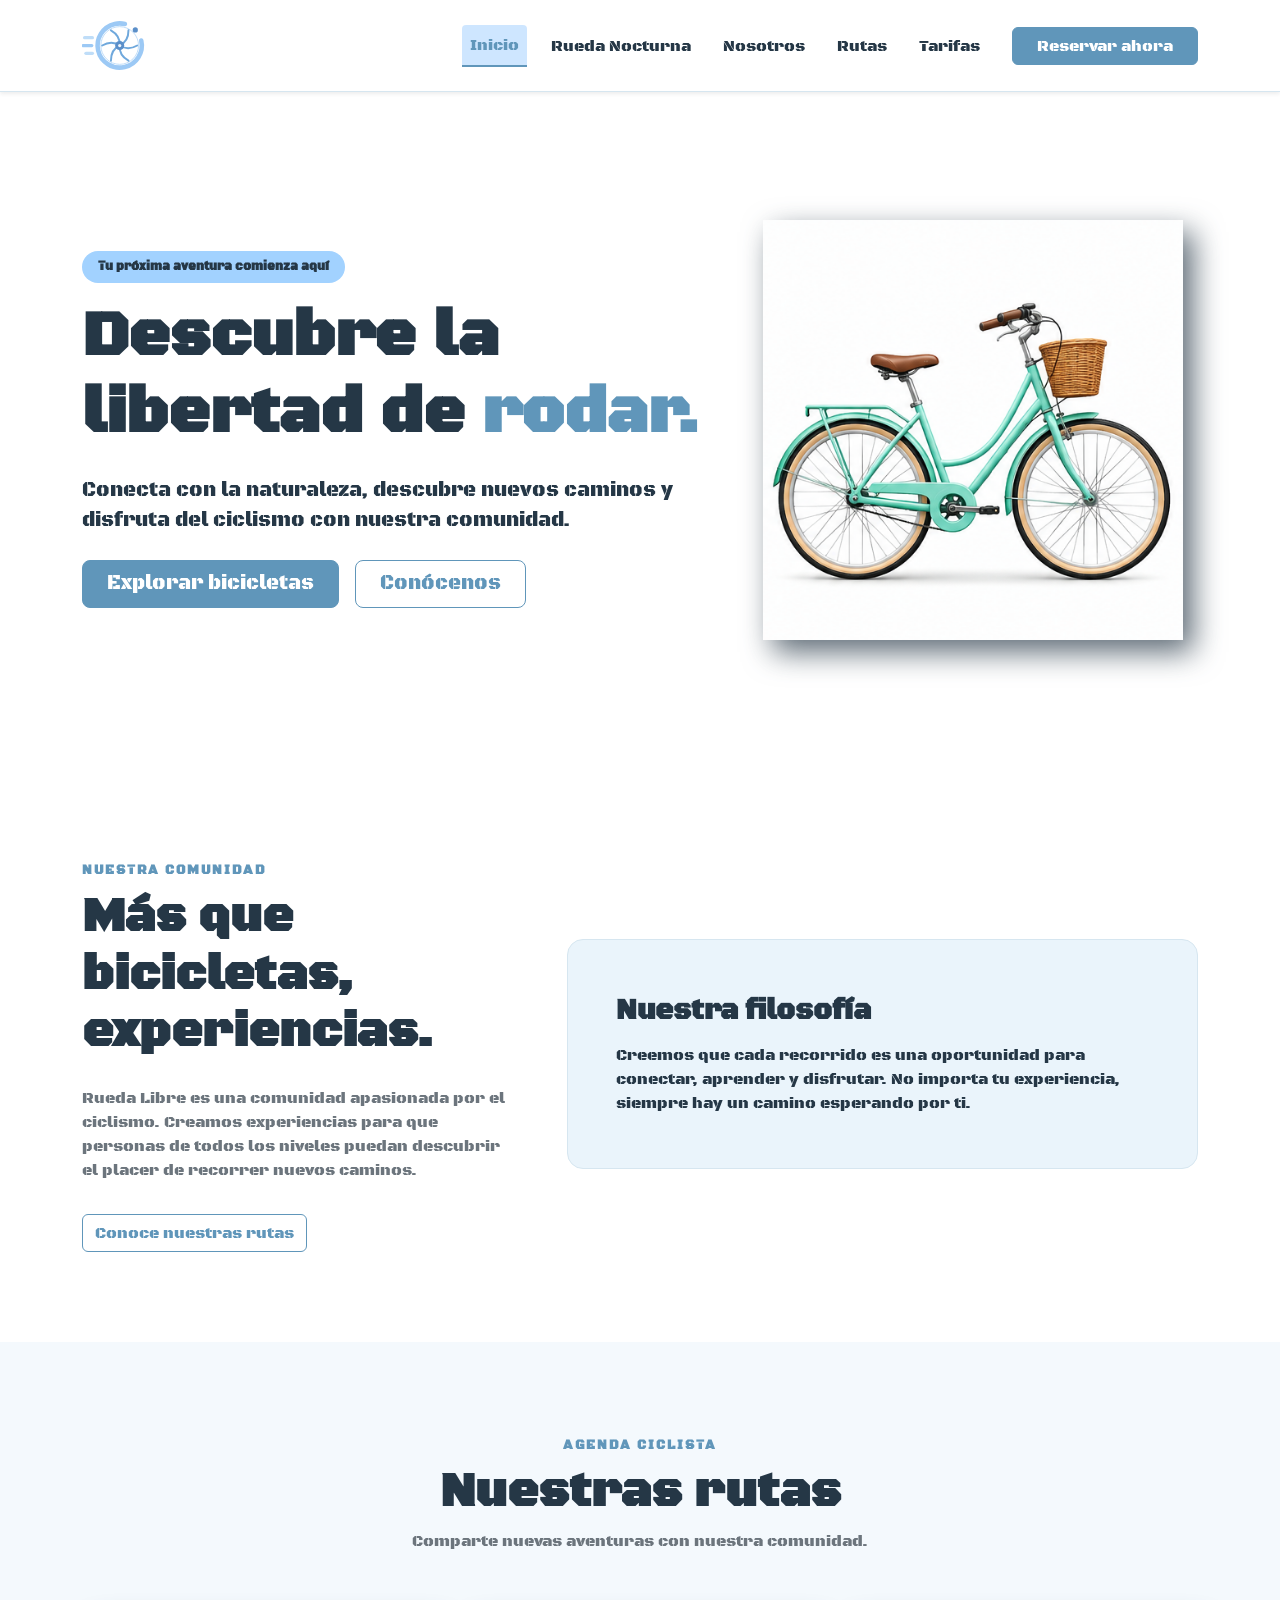
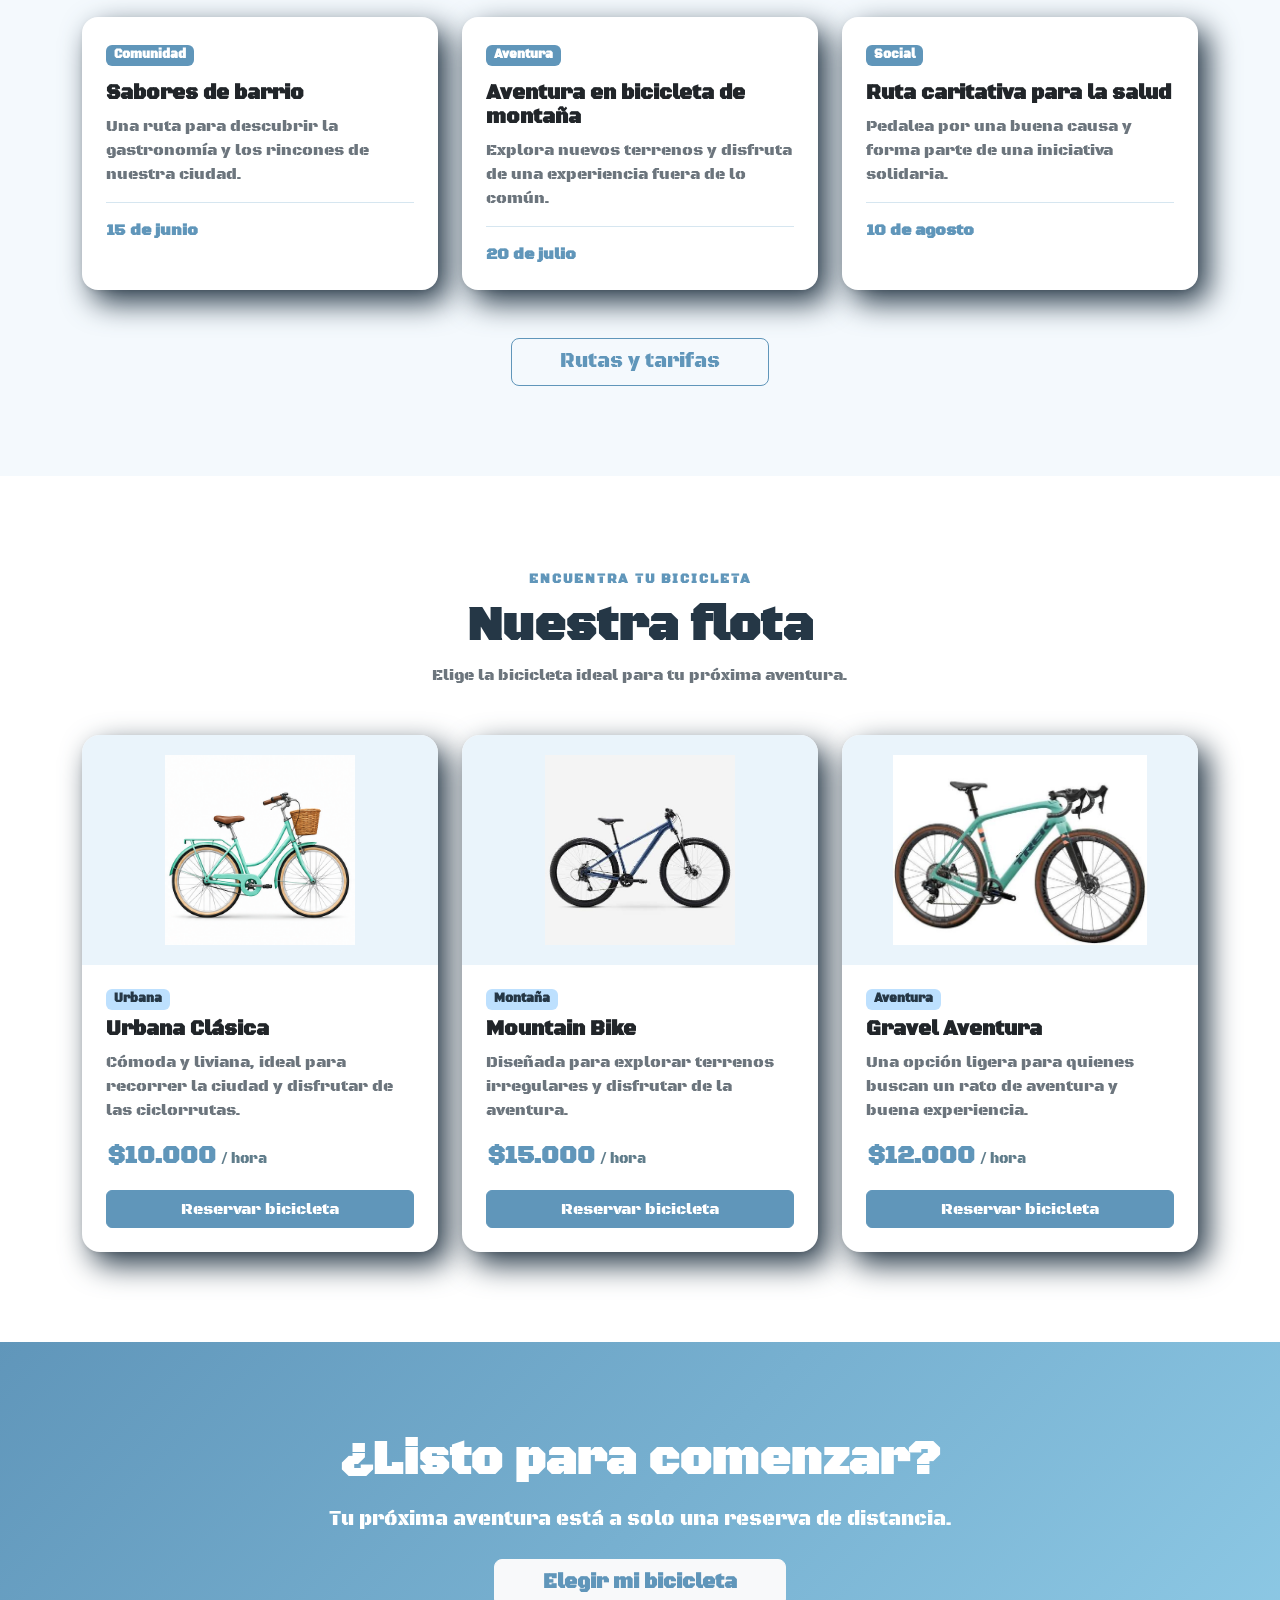
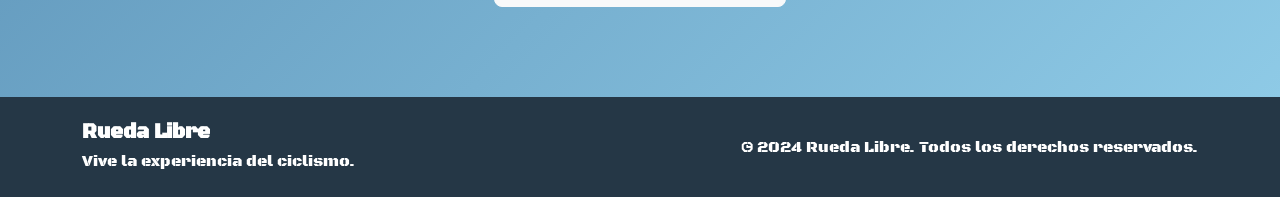
==== commit 5e9eec6e: "EDIT: tarifas.html form with bootstrap components." ====
--- a/index.html
+++ b/index.html
@@ -155,7 +155,7 @@
         </section>
 
         <section id="rutas" class="section-padding bg-section">
-            <div class="container">
+            <div class="container d-flex flex-column align-items-center">
 
                 <div class="text-center mb-5">
                     <span class="section-label">Agenda ciclista</span>
@@ -235,8 +235,14 @@
                             </div>
                         </article>
                     </div>
-
-                </div>
+                
+
+                </div>
+                <br>
+                <br>
+                    <a href="./pages/tarifas.html" class="btn btn-outline-primary box-shadow btn-lg px-5">
+                        Rutas y tarifas
+                    </a>
             </div>
         </section>
 
@@ -283,7 +289,7 @@
                                         <small>/ hora</small>
                                     </p>
 
-                                    <a href="#reservas" class="btn btn-primary w-100">
+                                    <a href="./pages/reservas.html" class="btn btn-primary w-100">
                                         Reservar bicicleta
                                     </a>
 
@@ -296,8 +302,7 @@
                         <article class="card bike-card h-100 border-0 shadow-sm">
 
                             <div class="bike-image-container">
-                                <img src="./img/mountain-bike.jpg" class="card-img-top"
-                                    alt="Bicicleta de montaña">
+                                <img src="./img/mountain-bike.jpg" class="card-img-top" alt="Bicicleta de montaña">
                             </div>
 
                             <div class="card-body p-4 d-flex flex-column">
@@ -322,7 +327,7 @@
                                         <small>/ hora</small>
                                     </p>
 
-                                    <a href="#reservas" class="btn btn-primary w-100">
+                                    <a href="./pages/reservas.html" class="btn btn-primary w-100">
                                         Reservar bicicleta
                                     </a>
 
@@ -360,7 +365,7 @@
                                         <small>/ hora</small>
                                     </p>
 
-                                    <a href="#reservas" class="btn btn-primary w-100">
+                                    <a href="./pages/reservas.html" class="btn btn-primary w-100">
                                         Reservar bicicleta
                                     </a>
 
@@ -383,7 +388,6 @@
                 <p class="lead mb-4">
                     Tu próxima aventura está a solo una reserva de distancia.
                 </p>
-
                 <a href="#tarifas" class="btn btn-light btn-lg px-5">
                     Elegir mi bicicleta
                 </a>
--- a/styles.css
+++ b/styles.css
@@ -2,7 +2,7 @@
     --primary: #8ECAE6;
     --primary-light: #BDE0FE;
     --primary-dark: #6096BA;
-
+    --active: #007bff31;
     --secondary: #A2D2FF;
     --background: #F4F9FD;
     --surface: #FFFFFF;
@@ -34,6 +34,10 @@
     min-height: 75vh;
 }
 
+article{
+    filter: drop-shadow(10px 12px 15px rgb(37, 55, 70)); /**Agrega una sombra y le da profundidad a las articles tags (Solo usuamos ese tag para tarjetas por eso se altera globalmente), para que parezca que flotara sobre el fondo*/
+}
+
 .section-label {
     color: var(--primary-dark);
     font-weight: 700;
@@ -59,6 +63,9 @@
 .nav-link:hover,
 .nav-link.active {
     color: var(--primary-dark) !important;
+    border-bottom: 2px solid var(--primary-dark) !important;
+    border-radius: 4px 4px 0 0 !important;
+    background-color: var(--active) !important;
 }
 
 .btn-primary {
@@ -133,6 +140,7 @@
 .bike-card {
     border-radius: 18px;
     overflow: hidden;
+    
     transition: transform 0.25s ease, box-shadow 0.25s ease;
 }
 
@@ -194,7 +202,7 @@
     color: white;
 }
 
-/* RESPONSIVE */
+/* RESPONSIVE: breakpoint para dispositivos móviles medianos, con utilidades propias*/
 @media (max-width: 768px) {
 
     .section-padding {
